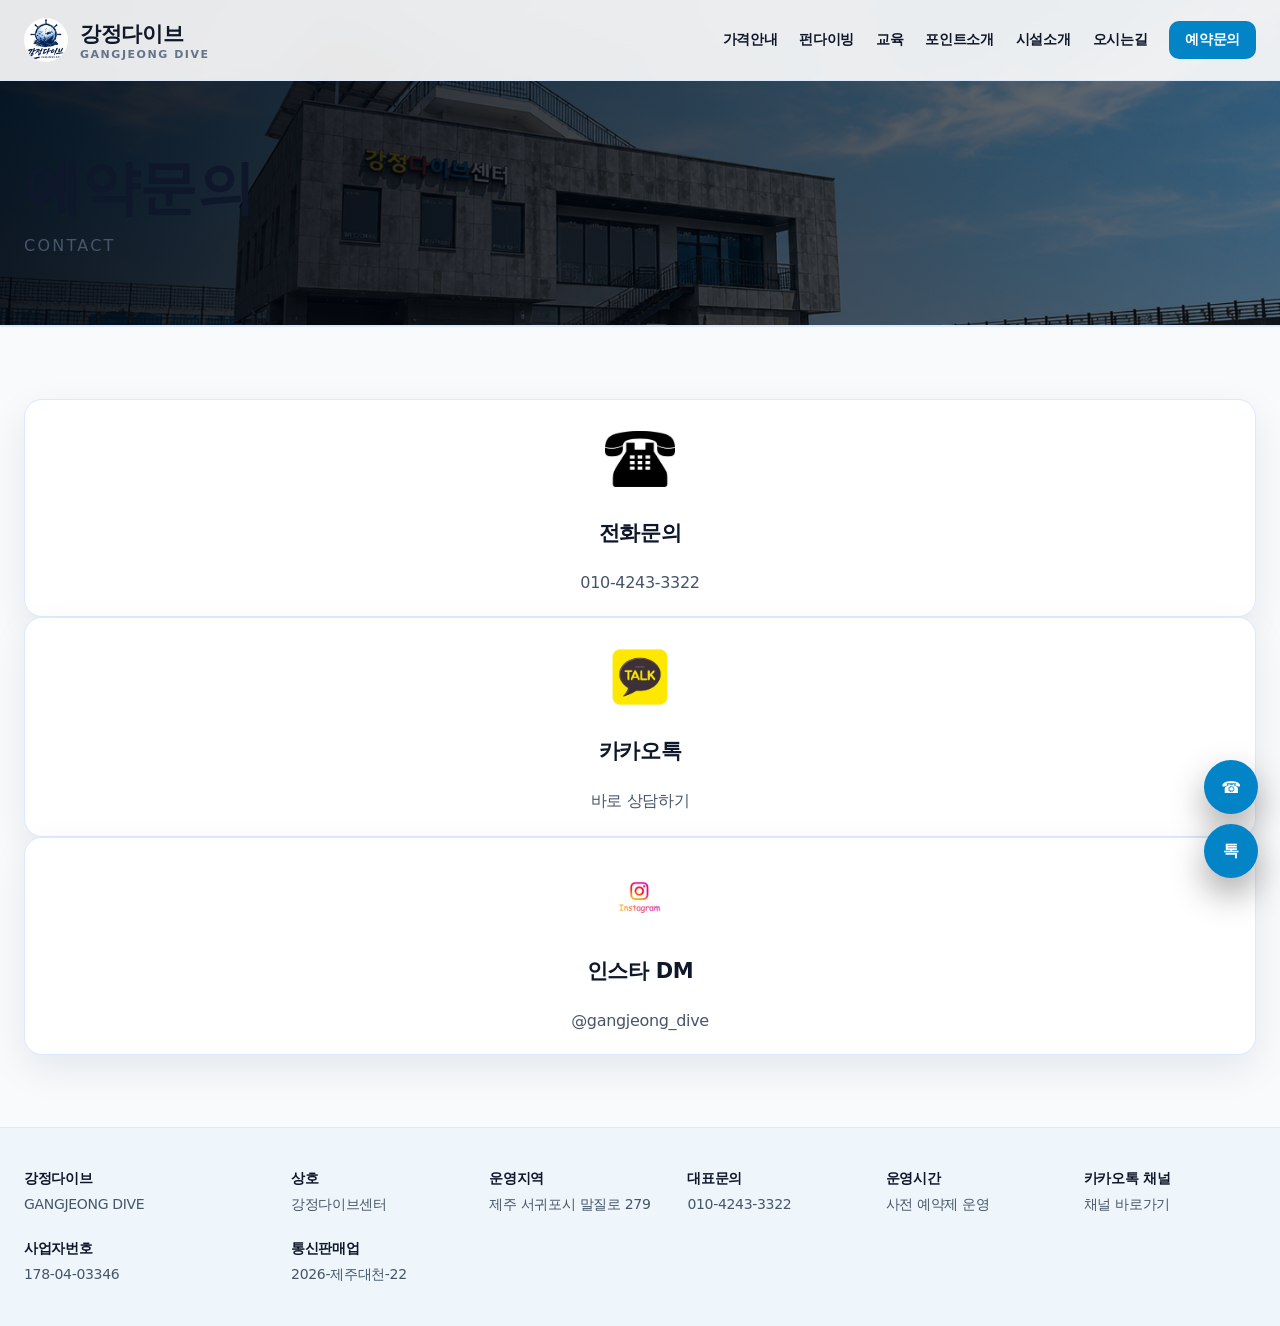
==== contact.html @ e2c3eada "Add files via upload" ====
<!doctype html>
<html lang="ko">
<head>
  <meta charset="utf-8">
  <meta name="viewport" content="width=device-width, initial-scale=1">
  <title>예약문의 | 강정다이브센터</title>
  <meta name="description" content="제주 강정에서 시작하는 프리미엄 다이빙">
  <link rel="stylesheet" href="style.css">
</head>
<body>
<header class="header">
  <div class="header-inner">
    <a class="brand" href="index.html">
      <img src="images/logo.png" alt="강정다이브 로고">
      <div>강정다이브<small>GANGJEONG DIVE</small></div>
    </a>
    <button class="menu-btn" aria-label="메뉴 열기">☰</button>
    <nav class="nav">
      <a href="price.html">가격안내</a>
      <a href="fundive.html">펀다이빙</a>
      <a href="course.html">교육</a>
      <a href="point.html">포인트소개</a>
      <a href="facility.html">시설소개</a>
      <a href="location.html">오시는길</a>
      <a class="book" href="contact.html">예약문의</a>
    </nav>
  </div>
</header>
<main class="subpage-main">
  <section class="page-hero">
    <div class="container">
      <h1>예약문의</h1>
      <p>Contact</p>
    </div>
  </section>
  <section class="section">
    <a class="card pad contact-card" href="tel:01042433322">
  <img src="images/phone.png" alt="전화문의" class="contact-img">
  <h3>전화문의</h3>
  <p>010-4243-3322</p>
</a>

<a class="card pad contact-card" href="https://open.kakao.com/o/s6LxcG6h" target="_blank">
  <img src="images/kakao.png" alt="카카오톡" class="contact-img">
  <h3>카카오톡</h3>
  <p>바로 상담하기</p>
</a>

<a class="card pad contact-card" href="https://www.instagram.com/gangjeong_dive/" target="_blank">
  <img src="images/instagram.png" alt="인스타그램" class="contact-img">
  <h3>인스타 DM</h3>
  <p>@gangjeong_dive</p>
</a>
    </div>
  </section>
</main>
<footer class="info-footer">
  <div class="footer-grid">
    <div><strong>강정다이브</strong>GANGJEONG DIVE</div>
    <div><strong>상호</strong>강정다이브센터</div>
    <div><strong>운영지역</strong>제주 서귀포시 말질로 279</div>
    <div><strong>대표문의</strong>010-4243-3322</div>
    <div><strong>운영시간</strong>사전 예약제 운영</div>
    <div><strong>카카오톡 채널</strong><a href="https://open.kakao.com/o/s6LxcG6h" target="_blank">채널 바로가기</a></div>
    <div><strong>사업자번호</strong>178-04-03346</div>
    <div><strong>통신판매업</strong>2026-제주대천-22</div>
  </div>
</footer>

<div class="floating">
  <a href="tel:01042433322" aria-label="전화">☎</a>
  <a href="https://open.kakao.com/o/s6LxcG6h" target="_blank" aria-label="카카오톡">톡</a>
</div>

<div class="lightbox">
  <button class="close" aria-label="닫기">×</button>
  <img src="" alt="확대 이미지">
</div>

<script src="script.js"></script>
</body>
</html>
---- style.css ----
:root{
  --bg:#03101b;
  --bg2:#061b2b;
  --card:rgba(255,255,255,.055);
  --card2:rgba(255,255,255,.085);
  --line:rgba(255,255,255,.14);
  --text:#fff;
  --muted:#9fb4c5;
  --soft:#d9e9f4;
  --accent:#7bd7ff;
  --gold:#d7b46a;
  --shadow:0 26px 70px rgba(0,0,0,.34);
}
*{box-sizing:border-box}
html{scroll-behavior:smooth}
body{
  margin:0;
  font-family:system-ui,-apple-system,BlinkMacSystemFont,"Segoe UI","Noto Sans KR",Arial,sans-serif;
  background:radial-gradient(circle at top,#0a2c45 0%,var(--bg) 48%,#020811 100%);
  color:var(--text);
  letter-spacing:-.02em;
}
body.lock{overflow:hidden}
a{color:inherit;text-decoration:none}
img{max-width:100%;display:block}
.header{
  position:fixed;inset:0 0 auto 0;z-index:100;
  background:linear-gradient(to bottom,rgba(3,16,27,.82),rgba(3,16,27,.34));
  backdrop-filter:blur(14px);
  border-bottom:1px solid rgba(255,255,255,.08);
}
.header.scrolled{background:rgba(3,16,27,.92)}
.header-inner{
  max-width:1240px;margin:auto;padding:18px 24px;
  display:flex;align-items:center;justify-content:space-between;gap:24px;
}
.brand{display:flex;align-items:center;gap:12px;font-weight:850;font-size:21px;white-space:nowrap}
.brand img{width:44px;height:44px;object-fit:contain;border-radius:50%}
.brand small{display:block;font-size:11px;letter-spacing:.14em;color:var(--muted);font-weight:600}
.nav{display:flex;align-items:center;gap:30px;font-size:15px;font-weight:650}
.nav a{color:rgba(255,255,255,.86)}
.nav a:hover{color:#fff}
.nav .book{border:1px solid rgba(255,255,255,.75);padding:10px 16px;border-radius:10px;color:white}
.menu-btn{display:none;background:none;border:1px solid var(--line);color:white;border-radius:10px;padding:10px 12px;font-size:20px}

.hero{
  min-height:760px;display:flex;align-items:center;
  padding:150px 24px 90px;
  background:
    linear-gradient(90deg,rgba(0,5,12,.92),rgba(0,8,16,.42) 50%,rgba(0,8,16,.82)),
    url("images/main-hero.jpg") center/cover no-repeat;
  position:relative;
}
.hero:after{
  content:"";position:absolute;left:0;right:0;bottom:0;height:160px;
  background:linear-gradient(to bottom,transparent,var(--bg));
}
.hero-inner{position:relative;z-index:1;max-width:1240px;margin:auto;width:100%}
.kicker{color:var(--accent);font-size:14px;font-weight:800;letter-spacing:.18em;margin-bottom:18px;text-transform:uppercase}
.hero h1{font-size:clamp(42px,6vw,76px);line-height:1.08;margin:0 0 24px;letter-spacing:-.06em}
.hero p{font-size:19px;color:#d8e7f2;line-height:1.8;margin:0 0 34px}
.hero-actions{display:flex;align-items:center;gap:16px;flex-wrap:wrap}
.btn{
  display:inline-flex;align-items:center;justify-content:center;gap:10px;
  min-height:52px;padding:0 22px;border-radius:12px;border:1px solid rgba(255,255,255,.25);
  background:rgba(255,255,255,.07);font-weight:800;transition:.2s;
}
.btn:hover{transform:translateY(-2px);background:rgba(255,255,255,.13)}
.btn.primary{background:#fff;color:#03101b;border-color:white}
.btn.gold{background:rgba(215,180,106,.16);border-color:rgba(215,180,106,.65);color:#ffe3a4}
.section{border-top:1px solid var(--line);padding:72px 24px}
.container{max-width:1240px;margin:auto}
.section-title{margin-bottom:30px}
.section-title h2{font-size:36px;margin:0 0 6px}
.section-title span{font-size:14px;text-transform:uppercase;letter-spacing:.14em;color:#647d91}
.layout-2{display:grid;grid-template-columns:1fr 1.18fr;gap:44px}
.price-stack{display:grid;gap:16px}
.card{
  background:linear-gradient(180deg,rgba(255,255,255,.075),rgba(255,255,255,.035));
  border:1px solid var(--line);
  border-radius:18px;overflow:hidden;box-shadow:var(--shadow)
}
.card.pad{padding:24px}
.card h3{margin:0 0 16px;font-size:21px}
.price-row{
  display:flex;justify-content:space-between;gap:18px;padding:13px 0;
  border-top:1px solid rgba(255,255,255,.1);color:#edf8ff
}
.price-row:first-of-type{border-top:0}
.price-row strong{white-space:nowrap;color:#fff}
.note{color:var(--muted);font-size:14px;line-height:1.75;margin:12px 0 0}
.price-grid{display:grid;grid-template-columns:1fr 1fr;gap:18px}
.rental-list{columns:2;margin:0;padding-left:20px;color:#dcebf5;line-height:1.9}
.visual-card{position:relative;border-radius:18px;overflow:hidden;border:1px solid var(--line);box-shadow:var(--shadow)}
.visual-card img{width:100%;height:350px;object-fit:cover}
.visual-overlay{position:absolute;inset:auto 0 0;padding:34px;background:linear-gradient(transparent,rgba(0,0,0,.82));text-align:center}
.visual-overlay strong{font-size:26px;display:block;margin-bottom:8px}
.gallery-3{display:grid;grid-template-columns:repeat(3,1fr);gap:16px;margin-top:16px}
.gallery-3 img{height:170px;width:100%;object-fit:cover;border-radius:15px;border:1px solid var(--line)}
.course-grid{display:grid;grid-template-columns:repeat(2,1fr);gap:22px}
.course-card img{height:330px;width:100%;object-fit:cover}
.course-card h3{padding:20px 22px;margin:0;background:rgba(255,255,255,.06)}
.course-card p{padding:22px;margin:0;color:#d8e6f1;line-height:1.8}
.facility-grid{display:grid;grid-template-columns:repeat(4,1fr);gap:16px}
.facility-card{cursor:pointer}
.facility-card img{height:158px;width:100%;object-fit:cover;transition:.25s}
.facility-card:hover img{transform:scale(1.035)}
.facility-card p{margin:0;padding:14px;text-align:center;font-weight:750;background:rgba(255,255,255,.055)}
.contact-grid{display:grid;grid-template-columns:repeat(3,1fr);gap:18px}
.contact-card{min-height:190px;display:flex;flex-direction:column;justify-content:center;align-items:center;text-align:center;gap:10px}
.contact-icon{font-size:46px;line-height:1}
.contact-card p{margin:0;color:var(--muted)}
.location-grid{display:grid;grid-template-columns:1fr 1fr;gap:44px;align-items:center}
.location-text{color:#dceaf4;line-height:1.9}
.location-text strong{color:white}
.map-card{background:#e8eef3;border-radius:18px;overflow:hidden;border:1px solid var(--line);box-shadow:var(--shadow)}
.map-card img{height:270px;width:100%;object-fit:cover}
.map-placeholder{
  height:270px;display:flex;align-items:center;justify-content:center;
  background:linear-gradient(135deg,#e8eef3,#b6d5ea);color:#183247;font-weight:800
}
.instagram{display:grid;grid-template-columns:180px 1fr 240px;gap:20px;align-items:center}
.insta-grid{display:grid;grid-template-columns:repeat(5,1fr);gap:10px}
.insta-grid img{height:132px;width:100%;object-fit:cover;border-radius:14px;border:1px solid var(--line)}
.info-footer{background:#020912;border-top:1px solid var(--line);padding:42px 24px}
.footer-grid{max-width:1240px;margin:auto;display:grid;grid-template-columns:1.4fr repeat(5,1fr);gap:26px;color:#c5d6e2;font-size:14px}
.footer-grid strong{display:block;color:#fff;margin-bottom:8px}
.floating{
  position:fixed;right:22px;bottom:22px;z-index:90;display:flex;flex-direction:column;gap:10px
}
.floating a{
  width:54px;height:54px;border-radius:50%;display:flex;align-items:center;justify-content:center;
  background:#fff;color:#03101b;font-weight:900;box-shadow:0 16px 34px rgba(0,0,0,.35)
}
.lightbox{position:fixed;inset:0;background:rgba(0,0,0,.88);z-index:200;display:none;align-items:center;justify-content:center;padding:24px}
.lightbox.show{display:flex}
.lightbox img{max-height:86vh;max-width:92vw;border-radius:16px}
.close{position:absolute;right:24px;top:18px;background:none;border:0;color:white;font-size:44px;cursor:pointer}
@media(max-width:900px){
  .header-inner{padding:14px 18px}
  .menu-btn{display:block}
  .nav{
    position:fixed;top:74px;left:14px;right:14px;display:none;flex-direction:column;align-items:stretch;
    background:rgba(3,16,27,.96);border:1px solid var(--line);border-radius:18px;padding:18px
  }
  .nav.show{display:flex}
  .hero{min-height:680px;padding-top:130px}
  .layout-2,.location-grid,.instagram,.footer-grid{grid-template-columns:1fr}
  .price-grid,.course-grid,.contact-grid{grid-template-columns:1fr}
  .facility-grid{grid-template-columns:repeat(2,1fr)}
  .insta-grid{grid-template-columns:repeat(3,1fr)}
}
@media(max-width:560px){
  .section{padding:54px 18px}
  .hero h1{font-size:38px}
  .hero p{font-size:16px}
  .gallery-3,.facility-grid,.insta-grid{grid-template-columns:1fr}
  .gallery-3 img,.insta-grid img{height:190px}
  .rental-list{columns:1}
  .footer-grid{gap:18px}
}


/* Multi-page logo-only home */
.home-only {
  min-height: 100vh;
  display: flex;
  align-items: center;
  justify-content: center;
  padding: 120px 24px 80px;
  background:
    radial-gradient(circle at center, rgba(14, 58, 88, .62), rgba(3, 16, 27, .92) 54%, #020811 100%),
    url("images/main-hero.jpg") center/cover no-repeat;
  position: relative;
}

.home-only::before {
  content: "";
  position: absolute;
  inset: 0;
  background: rgba(0,0,0,.38);
}

.home-logo-wrap {
  position: relative;
  z-index: 1;
  text-align: center;
}

.home-logo-wrap img {
  width: min(420px, 78vw);
  max-height: 420px;
  object-fit: contain;
  filter: drop-shadow(0 28px 70px rgba(0,0,0,.55));
}

.home-logo-wrap p {
  margin: 28px 0 0;
  color: rgba(255,255,255,.78);
  font-size: 17px;
  letter-spacing: .12em;
}

.page-hero {
  padding: 150px 24px 70px;
  background:
    linear-gradient(90deg, rgba(0,5,12,.9), rgba(0,8,16,.55)),
    url("images/main-hero.jpg") center/cover no-repeat;
  border-bottom: 1px solid var(--line);
}

.page-hero .container {
  max-width: 1240px;
}

.page-hero h1 {
  margin: 0 0 8px;
  font-size: clamp(38px, 5vw, 58px);
}

.page-hero p {
  margin: 0;
  color: var(--muted);
  text-transform: uppercase;
  letter-spacing: .14em;
}

.subpage-main .section:first-child {
  border-top: 0;
}
.home-only {
  min-height: 100vh;
  display: flex;
  align-items: center;
  justify-content: center;
  padding: 120px 24px 80px;

  background:
    linear-gradient(rgba(0,0,0,.25), rgba(0,0,0,.35)),
    url("images/main-hero.jpg") center center / cover no-repeat;

  position: relative;
}

.home-only::before {
  display: none;
}

.home-logo-wrap {
  position: relative;
  z-index: 1;
  text-align: center;
}

.home-logo-wrap img {
  display: none;
}

.home-logo-wrap p {
  display: none;
}
/* ===== WHITE RESORT STYLE ===== */

:root{
  --bg:#f8fafc;
  --text:#0f172a;
  --muted:#475569;
  --accent:#0284c7;
  --line:#dbeafe;
}

body{
  background:#f8fafc;
  color:#0f172a;
}

.header{
  background:rgba(255,255,255,.88);
  backdrop-filter:blur(18px);
  border-bottom:1px solid #dbeafe;
}

.header.scrolled{
  background:rgba(255,255,255,.96);
}

.nav a{
  color:#0f172a;
}

.brand{
  color:#0f172a;
}

.brand small{
  color:#64748b;
}

.nav .book{
  background:#0284c7;
  color:white;
  border:none;
}

.home-only{
  min-height:100vh;

  background:
  linear-gradient(
    rgba(255,255,255,.15),
    rgba(255,255,255,.35)
  ),
  url("images/main-hero.jpg")
  center center / cover no-repeat;
}

.card{
  background:white;
  border:1px solid #dbeafe;
  box-shadow:
  0 10px 30px rgba(0,0,0,.06);
}

.info-footer{
  background:white;
  border-top:1px solid #dbeafe;
}

.footer-grid{
  color:#475569;
}

.footer-grid strong{
  color:#0f172a;
}
.home-feature {
  padding: 140px 24px 160px;
  background: linear-gradient(180deg, #03101b 0%, #061b2b 100%);
  color: white;
  text-align: center;
  border-top: 1px solid rgba(255,255,255,.08);
}

.feature-label {
  margin: 0 0 14px;
  font-size: 12px;
  letter-spacing: .18em;
  color: rgba(255,255,255,.35);
}

.home-feature h2 {
  margin: 0;
  font-size: 54px;
  font-weight: 700;
  letter-spacing: -1px;
}

.feature-line {
  width: 48px;
  height: 1px;
  margin: 28px auto 50px;
  background: rgba(255,255,255,.55);
}

.feature-grid {
  max-width: 1200px;
  margin: 0 auto;
  display: grid;
  grid-template-columns: repeat(4, 1fr);
  gap: 34px;
}

.feature-item {
  color: white;
}

.feature-icon {
  height: 52px;
  margin-bottom: 20px;
  font-size: 64px;
  color: white;
  opacity: .9;
}

.feature-item h3 {
  margin: 0 0 12px;
  font-size: 24px;
  color: white;
}

.feature-item p {
  margin: 0;
  font-size: 17px;
  line-height: 1.8;
  color: rgba(255,255,255,.72);
}

@media (max-width: 760px) {
  .feature-grid {
    grid-template-columns: repeat(2, 1fr);
  }
}

@media (max-width: 420px) {
  .feature-grid {
    grid-template-columns: 1fr;
  }
}



/* =========================================================
   FINAL OVERRIDE - WHITE RESORT STYLE / TEXT FIX
   ========================================================= */

:root{
  --bg:#f8fafc;
  --bg2:#eef6fb;
  --card:#ffffff;
  --card2:#f8fafc;
  --line:#dbeafe;
  --text:#0f172a;
  --muted:#475569;
  --soft:#e0f2fe;
  --accent:#0284c7;
  --gold:#0284c7;
  --shadow:0 14px 38px rgba(15,23,42,.08);
}

body{
  background:#f8fafc !important;
  color:#0f172a !important;
}

.header{
  background:rgba(255,255,255,.9) !important;
  backdrop-filter:blur(18px);
  border-bottom:1px solid #dbeafe !important;
}

.header.scrolled{
  background:rgba(255,255,255,.97) !important;
}

.brand,
.nav a{
  color:#0f172a !important;
}

.brand small{
  color:#64748b !important;
}

.nav .book{
  background:#0284c7 !important;
  color:#ffffff !important;
  border:none !important;
}

.nav .book:hover{
  background:#0369a1 !important;
}

.home-only{
  min-height:100vh !important;
  padding:120px 24px 80px !important;
  background:
    linear-gradient(
      rgba(255,255,255,.10),
      rgba(255,255,255,.28)
    ),
    url("images/main-hero.jpg") center center / cover no-repeat !important;
  position:relative;
}

.home-only::before{
  display:none !important;
}

.home-logo-wrap,
.home-logo-wrap img,
.home-logo-wrap p{
  display:none !important;
}

.home-feature{
  padding:90px 24px 100px !important;
  background:
    linear-gradient(
      180deg,
      #f8fafc 0%,
      #eef6fb 100%
    ) !important;
  color:#0f172a !important;
  text-align:center;
  border-top:1px solid #dbeafe !important;
}

.feature-label{
  margin:0 0 14px;
  font-size:12px;
  letter-spacing:.18em;
  color:#64748b !important;
}

.home-feature h2{
  margin:0;
  font-size:32px;
  font-weight:600;
  letter-spacing:-1px;
  color:#0f172a !important;
}

.feature-line{
  width:48px;
  height:2px;
  margin:28px auto 50px;
  background:#0284c7 !important;
  border-radius:999px;
}

.feature-grid{
  max-width:900px;
  margin:0 auto;
  display:grid;
  grid-template-columns:repeat(4,1fr);
  gap:34px;
}

.feature-item,
.feature-item h3{
  color:#0f172a !important;
}

.feature-icon{
  height:52px;
  margin-bottom:20px;
  font-size:34px;
  color:#0284c7 !important;
  opacity:1;
}

.feature-item h3{
  margin:0 0 12px;
  font-size:16px;
}

.feature-item p{
  margin:0;
  font-size:13px;
  line-height:1.7;
  color:#64748b !important;
}

.section{
  background:#f8fafc !important;
  border-top:1px solid #dbeafe !important;
}

.section-title h2{
  color:#0f172a !important;
}

.section-title span{
  color:#64748b !important;
}

.card{
  background:#ffffff !important;
  border:1px solid #dbeafe !important;
  box-shadow:0 14px 38px rgba(15,23,42,.08) !important;
}

.card,
.card h3,
.card h4,
.card p,
.card span,
.card strong,
.price-row,
.price-row span,
.price-row strong,
.rental-list,
.rental-list li,
.location-text,
.location-text strong{
  color:#0f172a !important;
}

.note,
.contact-card p{
  color:#475569 !important;
}

.price-row{
  border-top:1px solid #e2e8f0 !important;
}

.price-row:first-of-type{
  border-top:0 !important;
}

.course-card h3{
  background:#f8fafc !important;
  color:#0f172a !important;
}

.course-card p{
  color:#334155 !important;
}

.facility-card p{
  background:#ffffff !important;
  color:#0f172a !important;
}

.contact-card{
  background:#ffffff !important;
}

.contact-icon{
  color:#0284c7 !important;
}

.map-card{
  background:#ffffff !important;
  border:1px solid #dbeafe !important;
}

.map-placeholder{
  background:linear-gradient(135deg,#e0f2fe,#bae6fd) !important;
  color:#0f172a !important;
}

.btn{
  border:1px solid #bae6fd !important;
  background:#ffffff !important;
  color:#0f172a !important;
}

.btn.primary,
.btn.gold{
  background:#0284c7 !important;
  border-color:#0284c7 !important;
  color:#ffffff !important;
}

.info-footer{
  background:#eef6fb !important;
  border-top:1px solid #dbeafe !important;
}

.footer-grid{
  color:#475569 !important;
}

.footer-grid strong{
  color:#0f172a !important;
}

.floating a{
  background:#0284c7 !important;
  color:#ffffff !important;
}

@media (max-width:900px){
  .nav{
    background:rgba(255,255,255,.97) !important;
    border:1px solid #dbeafe !important;
  }
}

@media (max-width:760px){
  .feature-grid{
    grid-template-columns:repeat(2,1fr);
  }
}

@media (max-width:420px){
  .feature-grid{
    grid-template-columns:1fr;
  }
}
.instagram-section {
  padding: 100px 24px;
  background: #ffffff;
  text-align: center;
}

.instagram-section h2 {
  margin: 0;
  font-size: 42px;
  color: #0f172a;
}

.instagram-grid {
  max-width: 1100px;
  margin: 50px auto 36px;
  display: grid;
  grid-template-columns: repeat(3, 1fr);
  gap: 18px;
}

.instagram-grid a {
  display: block;
  overflow: hidden;
  border-radius: 18px;
  box-shadow: 0 14px 38px rgba(15,23,42,.10);
}

.instagram-grid img {
  width: 100%;
  aspect-ratio: 1 / 1;
  object-fit: cover;
  transition: .3s;
}

.instagram-grid a:hover img {
  transform: scale(1.06);
}

.instagram-button {
  display: inline-flex;
  align-items: center;
  justify-content: center;
  min-height: 48px;
  padding: 0 24px;
  border-radius: 999px;
  background: #0284c7;
  color: white;
  font-weight: 800;
}

@media (max-width: 760px) {
  .instagram-grid {
    grid-template-columns: repeat(2, 1fr);
  }

  .instagram-section h2 {
    font-size: 32px;
  }
}


/* =========================================================
   PRICE PAGE - FINAL CLEAN STYLE
   가격안내 페이지 전용 최종 CSS
   ========================================================= */

.price-section{
  padding:90px 24px 100px;
  background:linear-gradient(180deg,#ffffff 0%,#f5f9fc 100%);
}

.price-title{
  max-width:1400px;
  margin:0 auto 55px;
}

.price-title p{
  margin:0 0 14px;
  color:#008bd2;
  font-size:13px;
  letter-spacing:5px;
  font-weight:800;
}

.price-title h2{
  margin:0 0 16px;
  color:#071a35;
  font-size:48px;
  font-weight:800;
  letter-spacing:-.04em;
}

.price-title span{
  color:#4b5b6b;
  font-size:17px;
}

/* 가격 카드 4개 */
.price-card-wrap{
  max-width:1200px;
  margin:0 auto;
  display:grid;
  grid-template-columns:repeat(2, 1fr);
  gap:50px 60px;
  align-items:start;
}

.price-card{
  background:#ffffff;
  border:1px solid #d7e6f5;
  border-radius:20px;
  overflow:hidden;
  box-shadow:0 18px 45px rgba(0,45,90,.08);
}

.price-card-head{
  min-height:88px;
  padding:18px 14px;
  background:linear-gradient(135deg,#061c4d,#003382);
  color:#ffffff;
  display:flex;
  align-items:center;
  justify-content:center;
  gap:12px;
  text-align:center;
}

.price-card-head span{
  font-size:30px;
  line-height:1;
  flex-shrink:0;
}

.price-card-head h3{
  margin:0;
  color:#ffffff;
  font-size:21px;
  font-weight:800;
  line-height:1.25;
  word-break:keep-all;
}

/* 금액 줄림 방지 */
.price-row{
  display:flex;
  justify-content:space-between;
  align-items:center;
  gap:12px;
  padding:20px 22px;
  border-top:0 !important;
  border-bottom:1px solid #dce6ef;
  color:#061c4d !important;
}

.price-row:last-child{
  border-bottom:none;
}

.price-row strong{
  color:#061c4d !important;
  font-size:17px;
  font-weight:800;
  white-space:nowrap;
  letter-spacing:-.04em;
}

.price-row b{
  color:#061c4d !important;
  font-size:18px;
  font-weight:900;
  white-space:nowrap;
  flex-shrink:0;
  letter-spacing:-.04em;
}

.price-note{
  margin:0;
  padding:12px 22px 20px;
  color:#061c4d;
  font-size:14px;
  font-weight:800;
}

/* 교육과정 포함사항 */
.price-info-box{
  max-width:1400px;
  margin:34px auto 0;
  padding:30px 34px;
  background:#ffffff;
  border:1px solid #d7e6f5;
  border-radius:20px;
  box-shadow:0 14px 35px rgba(0,45,90,.06);
  display:flex;
  gap:24px;
  color:#061c4d;
}

.info-icon{
  color:#008bd2;
  font-size:34px;
  line-height:1;
  flex-shrink:0;
}

.price-info-box h3{
  margin:0 0 12px;
  color:#061c4d;
  font-size:22px;
  font-weight:900;
}

.price-info-box p{
  margin:6px 0;
  color:#334155;
  font-size:15px;
  line-height:1.7;
}

/* 개별 장비렌탈 */
.rental-info-box{
  max-width:1400px;
  margin:24px auto 0;
  padding:24px 34px;
  background:#ffffff;
  border:1px solid #d7e6f5;
  border-radius:20px;
  box-shadow:0 14px 35px rgba(0,45,90,.06);
  display:grid;
  grid-template-columns:180px 170px 1fr 1fr 1fr 1fr;
  align-items:center;
  gap:18px;
  color:#061c4d;
}

.rental-info-box strong{
  color:#061c4d;
  font-size:21px;
  font-weight:900;
  white-space:nowrap;
}

.rental-info-box span{
  color:#334155;
  font-size:15px;
  line-height:1.5;
  white-space:nowrap;
}

.rental-info-box span b{
  color:#0284c7;
  font-weight:900;
}

/* 태블릿 */
@media (max-width:1200px){
  .price-card-wrap{
    grid-template-columns:repeat(2,1fr);
  }

  .rental-info-box{
    grid-template-columns:repeat(2,1fr);
  }
}

/* 모바일 */
@media (max-width:768px){
  .price-section{
    padding:70px 18px 80px;
  }

  .price-title{
    margin-bottom:36px;
  }

  .price-title h2{
    font-size:38px;
  }

  .price-title span{
    font-size:15px;
  }

  .price-card-wrap{
    grid-template-columns:1fr;
    gap:20px;
  }

  .price-card-head h3{
    font-size:20px;
  }

  .price-row{
    padding:19px 20px;
  }

  .price-row strong{
    font-size:16px;
  }

  .price-row b{
    font-size:17px;
  }

  .price-info-box{
    flex-direction:column;
    padding:26px 24px;
  }

  .rental-info-box{
    grid-template-columns:1fr;
    padding:24px;
    gap:12px;
  }
}

/* 아주 작은 화면 */
@media (max-width:380px){
  .price-row{
    padding:18px 16px;
  }

  .price-row strong{
    font-size:15px;
  }

  .price-row b{
    font-size:16px;
  }
}
.price-card{
  min-height:300px;
  display:flex;
  flex-direction:column;
}
/* 모바일 햄버거 메뉴 검정색 */

.menu-btn{
  color:#111827 !important;
  border:1px solid #dbeafe !important;
  background:#ffffff !important;
}

.menu-btn:hover{
  background:#f8fafc !important;
}


/* =========================================================
   MENU / FUNDIVE / POINT PAGE ADDITIONS
   ========================================================= */

.nav{
  gap:22px !important;
  font-size:14px !important;
}

.header-inner{
  max-width:1320px !important;
}

.sub-title-block{
  margin:0 0 38px;
  text-align:center;
}

.sub-title-block p{
  margin:0 0 12px;
  color:#0284c7;
  font-size:13px;
  letter-spacing:4px;
  font-weight:900;
}

.sub-title-block h2{
  margin:0 0 14px;
  color:#071a35;
  font-size:38px;
  font-weight:900;
  letter-spacing:-.05em;
}

.sub-title-block span{
  color:#475569;
  font-size:16px;
  line-height:1.7;
}

.dive-page-section,
.point-page-section{
  padding:90px 24px 110px;
  background:linear-gradient(180deg,#ffffff 0%,#f5f9fc 100%);
}

.fun-info-card{
  max-width:1200px;
  margin:0 auto 34px;
  padding:24px 30px;
  display:grid;
  grid-template-columns:repeat(3,1fr);
  gap:20px;
  background:#ffffff;
  border:1px solid #d7e6f5;
  border-radius:22px;
  box-shadow:0 14px 35px rgba(0,45,90,.06);
}

.fun-info-card strong{
  display:block;
  margin-bottom:8px;
  color:#061c4d;
  font-size:17px;
  font-weight:900;
}

.fun-info-card p{
  margin:0;
  color:#475569;
  font-size:14px;
  line-height:1.6;
}

.dive-gallery-grid{
  max-width:1200px;
  margin:0 auto;
  display:grid;
  grid-template-columns:repeat(3,1fr);
  gap:18px;
}

.dive-gallery-card{
  overflow:hidden;
  border-radius:20px;
  background:#ffffff;
  border:1px solid #d7e6f5;
  box-shadow:0 14px 35px rgba(0,45,90,.07);
  cursor:pointer;
}

.dive-gallery-card img{
  width:100%;
  aspect-ratio:1 / 1;
  object-fit:cover;
  transition:.3s;
}

.dive-gallery-card:hover img{
  transform:scale(1.06);
}

.point-main-card{
  max-width:1200px;
  margin:0 auto;
  overflow:hidden;
  background:#ffffff;
  border:1px solid #d7e6f5;
  border-radius:26px;
  box-shadow:0 18px 45px rgba(0,45,90,.08);
}

.point-main-card img{
  width:100%;
  max-height:680px;
  object-fit:cover;
  cursor:pointer;
}

.point-main-text{
  padding:26px 30px;
}

.point-main-text strong{
  display:block;
  margin-bottom:10px;
  color:#061c4d;
  font-size:22px;
  font-weight:900;
}

.point-main-text p{
  margin:0;
  color:#475569;
  font-size:15px;
  line-height:1.8;
}

.point-info-grid{
  max-width:1200px;
  margin:26px auto 0;
  display:grid;
  grid-template-columns:repeat(3,1fr);
  gap:18px;
}

.point-info-card{
  padding:26px;
  background:#ffffff;
  border:1px solid #d7e6f5;
  border-radius:22px;
  box-shadow:0 14px 35px rgba(0,45,90,.06);
}

.point-info-card h3{
  margin:0 0 12px;
  color:#061c4d;
  font-size:20px;
}

.point-info-card p{
  margin:0;
  color:#475569;
  font-size:15px;
  line-height:1.8;
}

@media(max-width:1100px){
  .nav{
    gap:14px !important;
    font-size:13px !important;
  }

  .brand{
    font-size:18px !important;
  }
}

@media(max-width:900px){
  .nav{
    gap:18px !important;
    font-size:15px !important;
  }

  .fun-info-card,
  .point-info-grid{
    grid-template-columns:1fr;
  }

  .dive-gallery-grid{
    grid-template-columns:repeat(2,1fr);
  }
}

@media(max-width:560px){
  .sub-title-block h2{
    font-size:28px;
  }

  .dive-page-section,
  .point-page-section{
    padding:70px 18px 80px;
  }

  .dive-gallery-grid{
    grid-template-columns:1fr;
  }
}
.naver-map {
  width: 100%;
  height: 320px;
  border-radius: 18px 18px 0 0;
  overflow: hidden;
}
/* 오시는길 안내 카드 */

.location-guide {
  display: grid;
  gap: 22px;
}

.guide-item {
  display: flex;
  gap: 18px;
  align-items: flex-start;
  padding: 22px 24px;
  background: #ffffff;
  border: 1px solid #dbeafe;
  border-radius: 18px;
  box-shadow: 0 12px 30px rgba(15, 23, 42, .06);
}

.guide-icon {
  width: 44px;
  height: 44px;
  border-radius: 50%;
  background: #e0f2fe;
  color: #0284c7;
  display: flex;
  align-items: center;
  justify-content: center;
  font-size: 22px;
  flex-shrink: 0;
}

.guide-item h3 {
  margin: 0 0 8px;
  color: #075985;
  font-size: 19px;
  font-weight: 900;
}

.guide-item p {
  margin: 0;
  color: #334155;
  font-size: 15px;
  line-height: 1.8;
}

/* 모바일 */
@media (max-width: 768px) {
  .guide-item {
    padding: 20px;
  }

  .guide-item h3 {
    font-size: 18px;
  }

  .guide-item p {
    font-size: 14px;
  }
}
.contact-img {
  width: 70px;
  height: 70px;
  object-fit: contain;
  display: block;
  margin: 0 auto 15px;
}
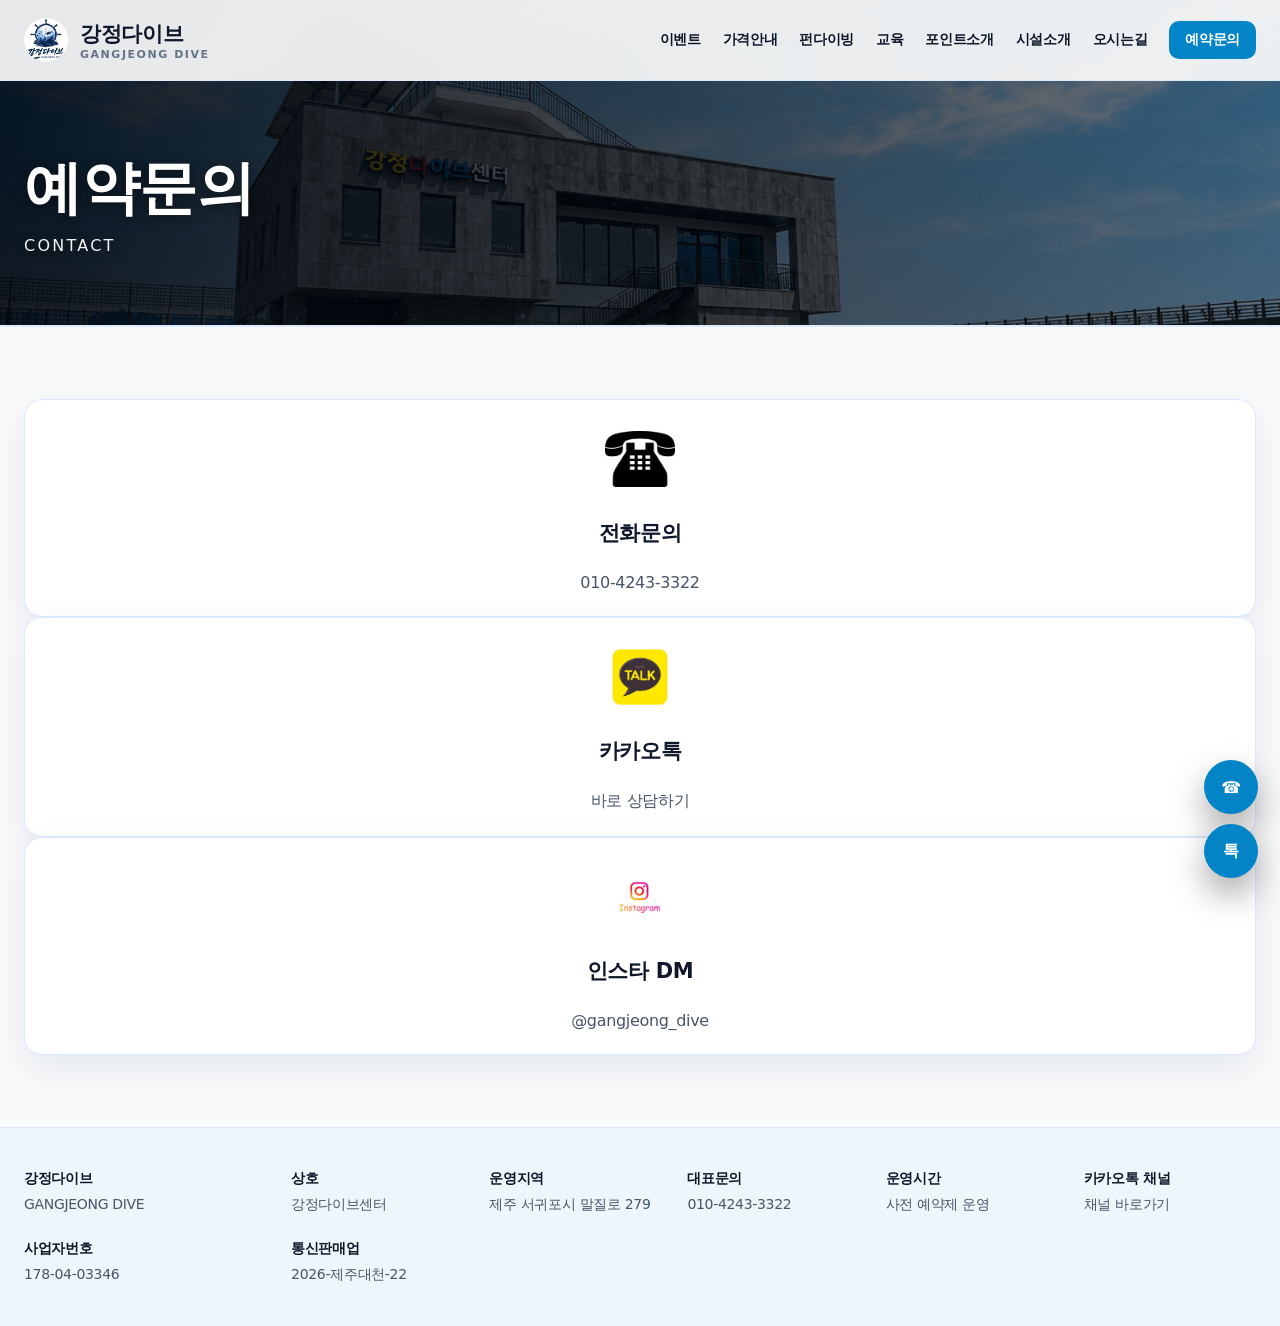
==== commit b44cb2ae: "Add files via upload" ====
--- a/contact.html
+++ b/contact.html
@@ -3,7 +3,15 @@
 <head>
   <meta charset="utf-8">
   <meta name="viewport" content="width=device-width, initial-scale=1">
-  <title>예약문의 | 강정다이브센터</title>
+  
+  <title>강정다이브센터 | 제주 서귀포 보트다이빙 · SDI · PADI 교육</title>
+  <meta name="description" content="제주 서귀포 강정다이브센터. 보트 펀다이빙, 체험다이빙, SDI 교육, PADI 교육, 전용선 운영, 도미토리 숙소 제공.">
+  <meta property="og:title" content="강정다이브센터 | 제주 보트다이빙 · SDI · PADI 교육">
+  <meta property="og:description" content="제주 서귀포 강정다이브센터. 전용선 보트다이빙, 체험다이빙, SDI/PADI 교육, 도미토리 숙소 제공.">
+  <meta property="og:type" content="website">
+  <meta property="og:url" content="https://gangjeongdive.com">
+  <meta property="og:image" content="https://gangjeongdive.com/images/logo.png">
+
   <meta name="description" content="제주 강정에서 시작하는 프리미엄 다이빙">
   <link rel="stylesheet" href="style.css">
 </head>
@@ -16,6 +24,7 @@
     </a>
     <button class="menu-btn" aria-label="메뉴 열기">☰</button>
     <nav class="nav">
+      <a href="event.html">이벤트</a>
       <a href="price.html">가격안내</a>
       <a href="fundive.html">펀다이빙</a>
       <a href="course.html">교육</a>
--- a/style.css
+++ b/style.css
@@ -216,13 +216,16 @@
 .page-hero h1 {
   margin: 0 0 8px;
   font-size: clamp(38px, 5vw, 58px);
+  color: #ffffff !important;
+  text-shadow: 0 3px 14px rgba(0,0,0,.55);
 }
 
 .page-hero p {
   margin: 0;
-  color: var(--muted);
+  color: rgba(255,255,255,.95) !important;
   text-transform: uppercase;
   letter-spacing: .14em;
+  text-shadow: 0 2px 10px rgba(0,0,0,.55);
 }
 
 .subpage-main .section:first-child {
@@ -1142,8 +1145,9 @@
 
 .point-main-card img{
   width:100%;
-  max-height:680px;
-  object-fit:cover;
+  height:auto;
+  max-height:none;
+  object-fit:contain;
   cursor:pointer;
 }
 
@@ -1308,3 +1312,94 @@
   display: block;
   margin: 0 auto 15px;
 }
+
+
+/* =========================================================
+   FINAL MOBILE / CLEAN FIX - 2026-06-24
+   메인 모바일 큰 여백 제거 + 모바일 메뉴 안정화
+   ========================================================= */
+
+@media (max-width: 768px) {
+  .home-only {
+    min-height: 0 !important;
+    height: auto !important;
+    padding: 0 !important;
+    aspect-ratio: 16 / 9 !important;
+    background-size: contain !important;
+    background-position: center center !important;
+    background-repeat: no-repeat !important;
+  }
+
+  .home-feature {
+    padding-top: 56px !important;
+    padding-bottom: 70px !important;
+  }
+
+  .instagram-section {
+    padding: 64px 18px !important;
+  }
+
+  .floating {
+    right: 16px !important;
+    bottom: 18px !important;
+  }
+
+  .floating a {
+    width: 58px !important;
+    height: 58px !important;
+  }
+}
+
+@media (max-width: 420px) {
+  .brand {
+    font-size: 20px !important;
+    gap: 10px !important;
+  }
+
+  .brand img {
+    width: 54px !important;
+    height: 54px !important;
+  }
+
+  .header-inner {
+    padding: 14px 16px !important;
+  }
+
+  .menu-btn {
+    font-size: 26px !important;
+    padding: 12px 15px !important;
+  }
+}
+/* 모바일 메인 이미지 상단 가림 수정 */
+@media (max-width: 768px) {
+  .header {
+    position: sticky !important;
+    top: 0 !important;
+  }
+
+  .home-only {
+    min-height: 0 !important;
+    height: auto !important;
+    padding: 0 !important;
+    aspect-ratio: 16 / 9 !important;
+    background-size: cover !important;
+    background-position: center center !important;
+    background-repeat: no-repeat !important;
+  }
+}
+.seo-text{
+  max-width:900px;
+  margin:40px auto;
+  text-align:center;
+}
+
+.seo-text h2{
+  color:#0f172a;
+  font-size:32px;
+  margin-bottom:16px;
+}
+
+.seo-text p{
+  color:#475569;
+  line-height:1.8;
+}
